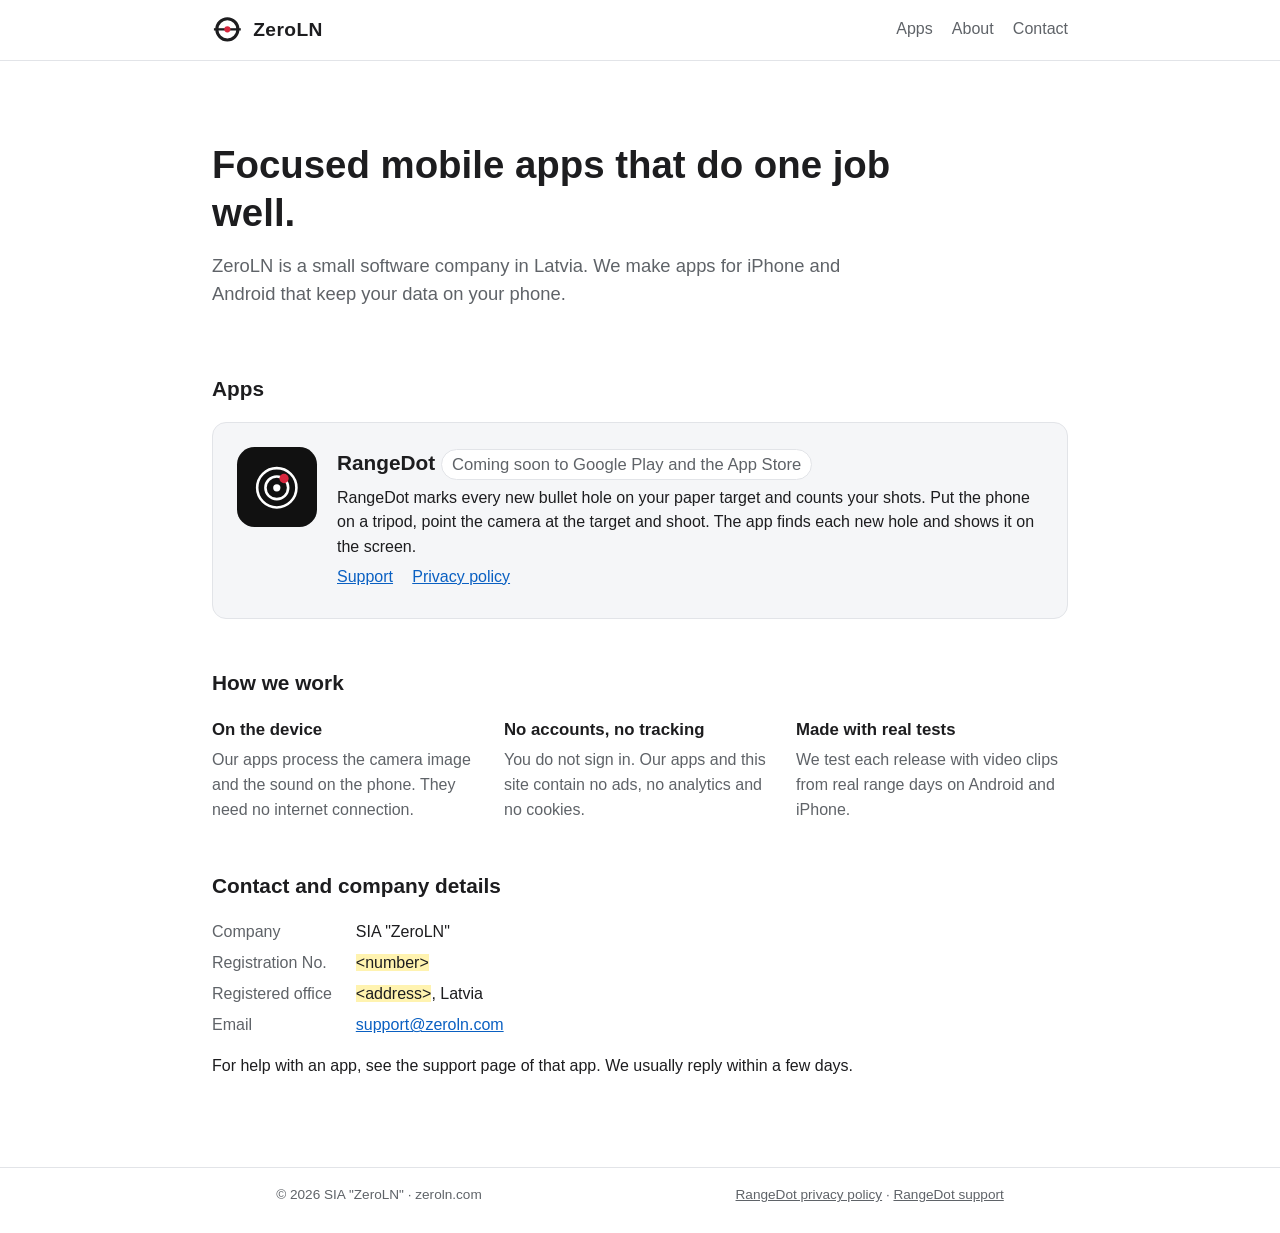
==== index.html @ 328e1bd7 "Add the ZeroLN website (W93) The company home page, the RangeDot privacy policy and support page, a " ====
<!doctype html>
<html lang="en">
<head>
<meta charset="utf-8">
<meta name="viewport" content="width=device-width, initial-scale=1">
<title>ZeroLN: focused mobile apps</title>
<meta name="description" content="ZeroLN makes RangeDot and other focused mobile apps for iPhone and Android.">
<link rel="icon" href="/favicon.svg" type="image/svg+xml">
<link rel="stylesheet" href="style.css">
</head>
<body>
<header class="site"><div class="wrap">
<a class="brand" href="./"><svg viewBox="0 0 32 32" aria-hidden="true"><circle cx="16" cy="16" r="11" fill="none" stroke="currentColor" stroke-width="3.2"/><line x1="2" y1="16" x2="30" y2="16" stroke="currentColor" stroke-width="2.4"/><circle cx="16" cy="16" r="3.2" fill="#d7263d"/></svg><span>ZeroLN</span></a>
<nav><a href="./#apps">Apps</a><a href="./#about">About</a><a href="./#contact">Contact</a></nav>
</div></header>
<main><div class="wrap">
<div class="hero">
<h1>Focused mobile apps that do one job well.</h1>
<p>ZeroLN is a small software company in Latvia. We make apps for iPhone and Android that keep your data on your
phone.</p>
</div>

<section id="apps">
<h2>Apps</h2>
<div class="card">
<div class="icon"><svg viewBox="0 0 48 48" width="62%" aria-hidden="true"><circle cx="24" cy="24" r="19" fill="none" stroke="#fff" stroke-width="2.5"/><circle cx="24" cy="24" r="11" fill="none" stroke="#fff" stroke-width="2.5"/><circle cx="24" cy="24" r="3.5" fill="#fff"/><circle cx="31" cy="15" r="4.5" fill="#d7263d"/></svg></div>
<div>
<h3>RangeDot <span class="tag">Coming soon to Google Play and the App Store</span></h3>
<p>RangeDot marks every new bullet hole on your paper target and counts your shots. Put the phone on a tripod,
point the camera at the target and shoot. The app finds each new hole and shows it on the screen.</p>
<p class="links"><a href="support/">Support</a><a href="privacy/">Privacy policy</a></p>
</div>
</div>
</section>

<section id="about">
<h2>How we work</h2>
<div class="grid">
<div><h3>On the device</h3><p>Our apps process the camera image and the sound on the phone. They need no internet
connection.</p></div>
<div><h3>No accounts, no tracking</h3><p>You do not sign in. Our apps and this site contain no ads, no analytics and
no cookies.</p></div>
<div><h3>Made with real tests</h3><p>We test each release with video clips from real range days on Android and
iPhone.</p></div>
</div>
</section>

<section id="contact">
<h2>Contact and company details</h2>
<dl class="facts">
<dt>Company</dt><dd>SIA &quot;ZeroLN&quot;</dd>
<dt>Registration No.</dt><dd><mark>&lt;number&gt;</mark></dd>
<dt>Registered office</dt><dd><mark>&lt;address&gt;</mark>, Latvia</dd>
<dt>Email</dt><dd><a href="mailto:support@zeroln.com">support@zeroln.com</a></dd>
</dl>
<p>For help with an app, see the support page of that app. We usually reply within a few days.</p>
</section>

</div></main>
<footer class="site"><div class="wrap">
<span>&copy; 2026 SIA &quot;ZeroLN&quot; &middot; zeroln.com</span>
<span><a href="privacy/">RangeDot privacy policy</a> &middot; <a href="support/">RangeDot support</a></span>
</div></footer>
</body>
</html>
---- style.css ----
*, *::before, *::after { box-sizing: border-box; }
:root { --fg: #1d1d1f; --muted: #5f6368; --bg: #fff; --panel: #f5f6f8; --line: #e2e4e8; --accent: #d7263d;
  --link: #0a60c2; }
body { font-family: -apple-system, "Segoe UI", Roboto, Helvetica, Arial, sans-serif; margin: 0; line-height: 1.55;
  color: var(--fg); background: var(--bg); }
.wrap { max-width: 56em; margin: 0 auto; padding: 0 1.25em; }
.doc { max-width: 42em; }
a { color: var(--link); }
code { background: var(--panel); padding: 0 0.25em; border-radius: 3px; }
mark { background: #fff3b0; color: inherit; }
header.site { border-bottom: 1px solid var(--line); }
header.site .wrap { display: flex; align-items: center; justify-content: space-between; flex-wrap: wrap;
  gap: 0.5em 1.5em; padding-top: 0.9em; padding-bottom: 0.9em; }
.brand { display: flex; align-items: center; gap: 0.55em; color: var(--fg); text-decoration: none; font-weight: 700;
  font-size: 1.2em; letter-spacing: 0.02em; }
.brand svg { width: 1.6em; height: 1.6em; }
nav a { margin-left: 1.2em; text-decoration: none; color: var(--muted); }
nav a:first-child { margin-left: 0; }
nav a:hover { color: var(--fg); }
main { padding: 1.5em 0 3em; }
h1 { font-size: 1.8em; line-height: 1.25; } h2 { font-size: 1.3em; margin-top: 1.8em; }
.hero { padding: 3.5em 0 2.5em; }
.hero h1 { font-size: 2.4em; margin: 0 0 0.4em; max-width: 18em; }
.hero p { font-size: 1.15em; color: var(--muted); max-width: 36em; margin: 0; }
section { padding: 1.5em 0; }
section > h2 { margin-top: 0; }
.card { display: grid; grid-template-columns: 5em 1fr; gap: 1.25em; padding: 1.5em; background: var(--panel);
  border: 1px solid var(--line); border-radius: 14px; }
.card .icon { width: 5em; height: 5em; border-radius: 22%; background: #111; display: flex; align-items: center;
  justify-content: center; }
.card h3 { margin: 0 0 0.25em; font-size: 1.3em; }
.card p { margin: 0.3em 0; }
.tag { display: inline-block; font-size: 0.8em; padding: 0.1em 0.6em; border-radius: 1em; background: var(--bg);
  border: 1px solid var(--line); color: var(--muted); font-weight: 400; vertical-align: middle; }
.links a { margin-right: 1.2em; }
.grid { display: grid; grid-template-columns: repeat(auto-fit, minmax(14em, 1fr)); gap: 1.25em; }
.grid h3 { font-size: 1.05em; margin: 0 0 0.3em; }
.grid p { margin: 0; color: var(--muted); }
dl.facts { display: grid; grid-template-columns: max-content 1fr; gap: 0.4em 1.5em; margin: 0; }
dl.facts dt { color: var(--muted); } dl.facts dd { margin: 0; }
footer.site { border-top: 1px solid var(--line); font-size: 0.85em; color: var(--muted); }
footer.site .wrap { padding-top: 1.2em; padding-bottom: 2em; display: flex; flex-wrap: wrap; gap: 0.5em 1.5em;
  justify-content: space-between; }
footer.site a { color: var(--muted); }
@media (max-width: 34em) { .hero h1 { font-size: 1.8em; } .card { grid-template-columns: 1fr; }
  .card h3 .tag { display: table; margin-top: 0.4em; }
  nav a { margin-left: 0.9em; } }
@media (prefers-color-scheme: dark) { :root { --fg: #e8e8ea; --muted: #a0a4ab; --bg: #111214; --panel: #1b1d21;
  --line: #2c2f35; --link: #6cb4ff; } mark { background: #5a4a00; } }
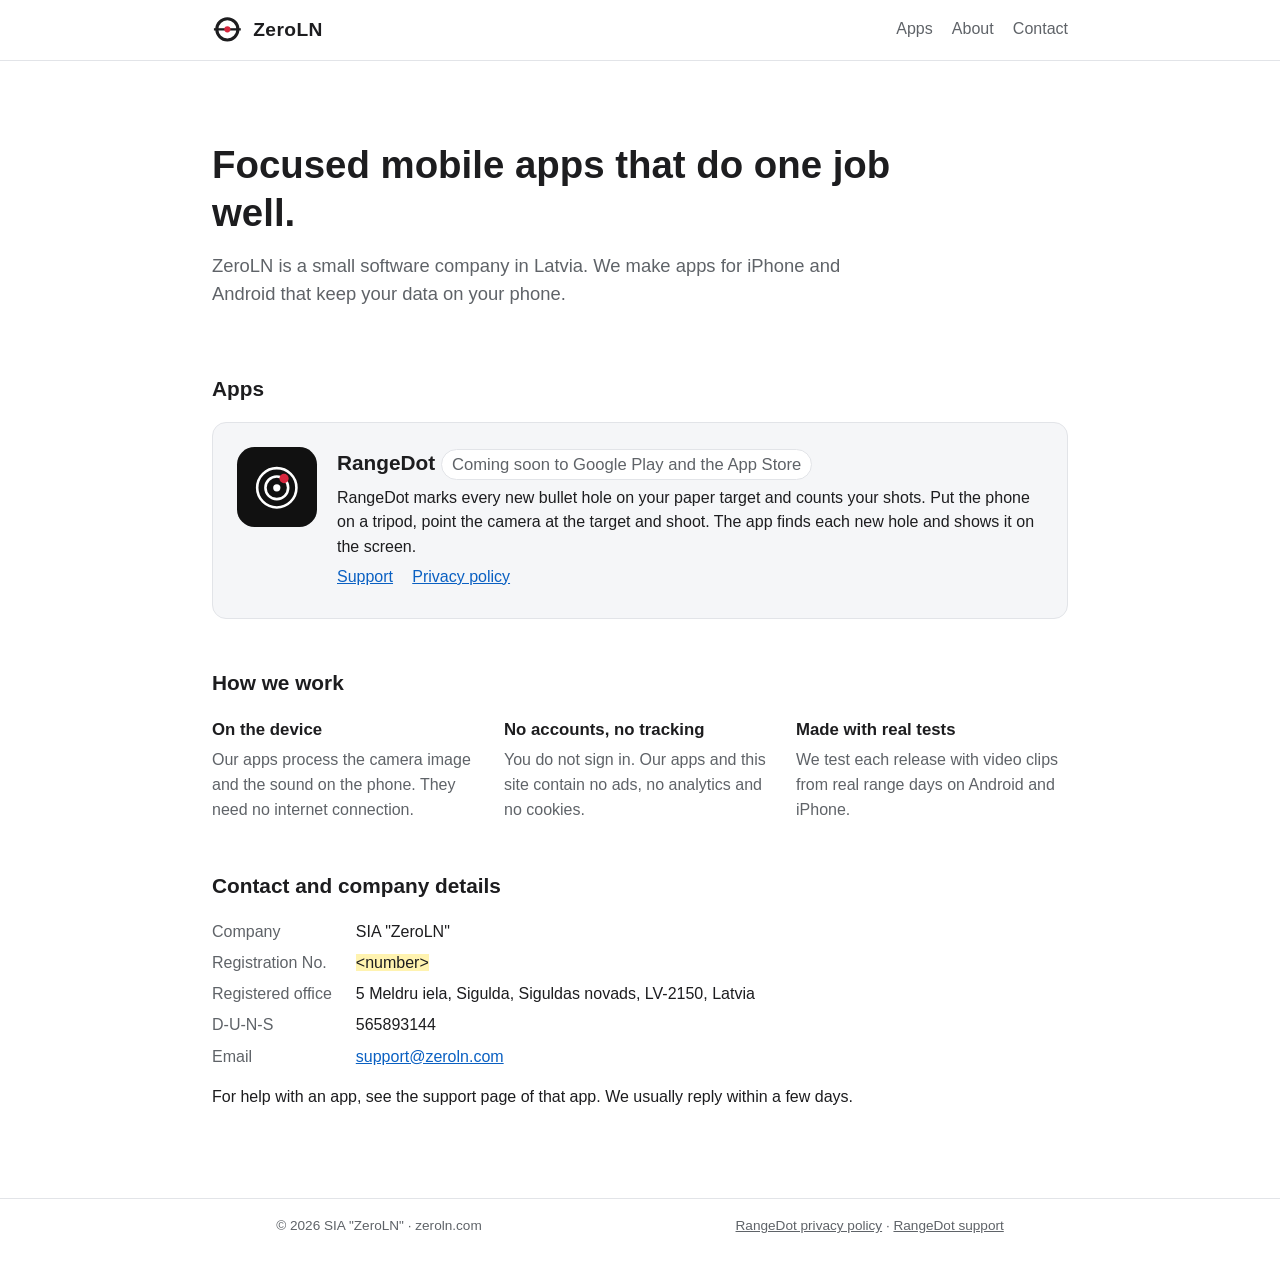
==== commit 8d2902ed: "Add the registered office and the D-U-N-S number Co-Authored-By: Claude Opus 5.5 <noreply@anthropic." ====
--- a/index.html
+++ b/index.html
@@ -50,7 +50,8 @@
 <dl class="facts">
 <dt>Company</dt><dd>SIA &quot;ZeroLN&quot;</dd>
 <dt>Registration No.</dt><dd><mark>&lt;number&gt;</mark></dd>
-<dt>Registered office</dt><dd><mark>&lt;address&gt;</mark>, Latvia</dd>
+<dt>Registered office</dt><dd>5 Meldru iela, Sigulda, Siguldas novads, LV-2150, Latvia</dd>
+<dt>D-U-N-S</dt><dd>565893144</dd>
 <dt>Email</dt><dd><a href="mailto:support@zeroln.com">support@zeroln.com</a></dd>
 </dl>
 <p>For help with an app, see the support page of that app. We usually reply within a few days.</p>
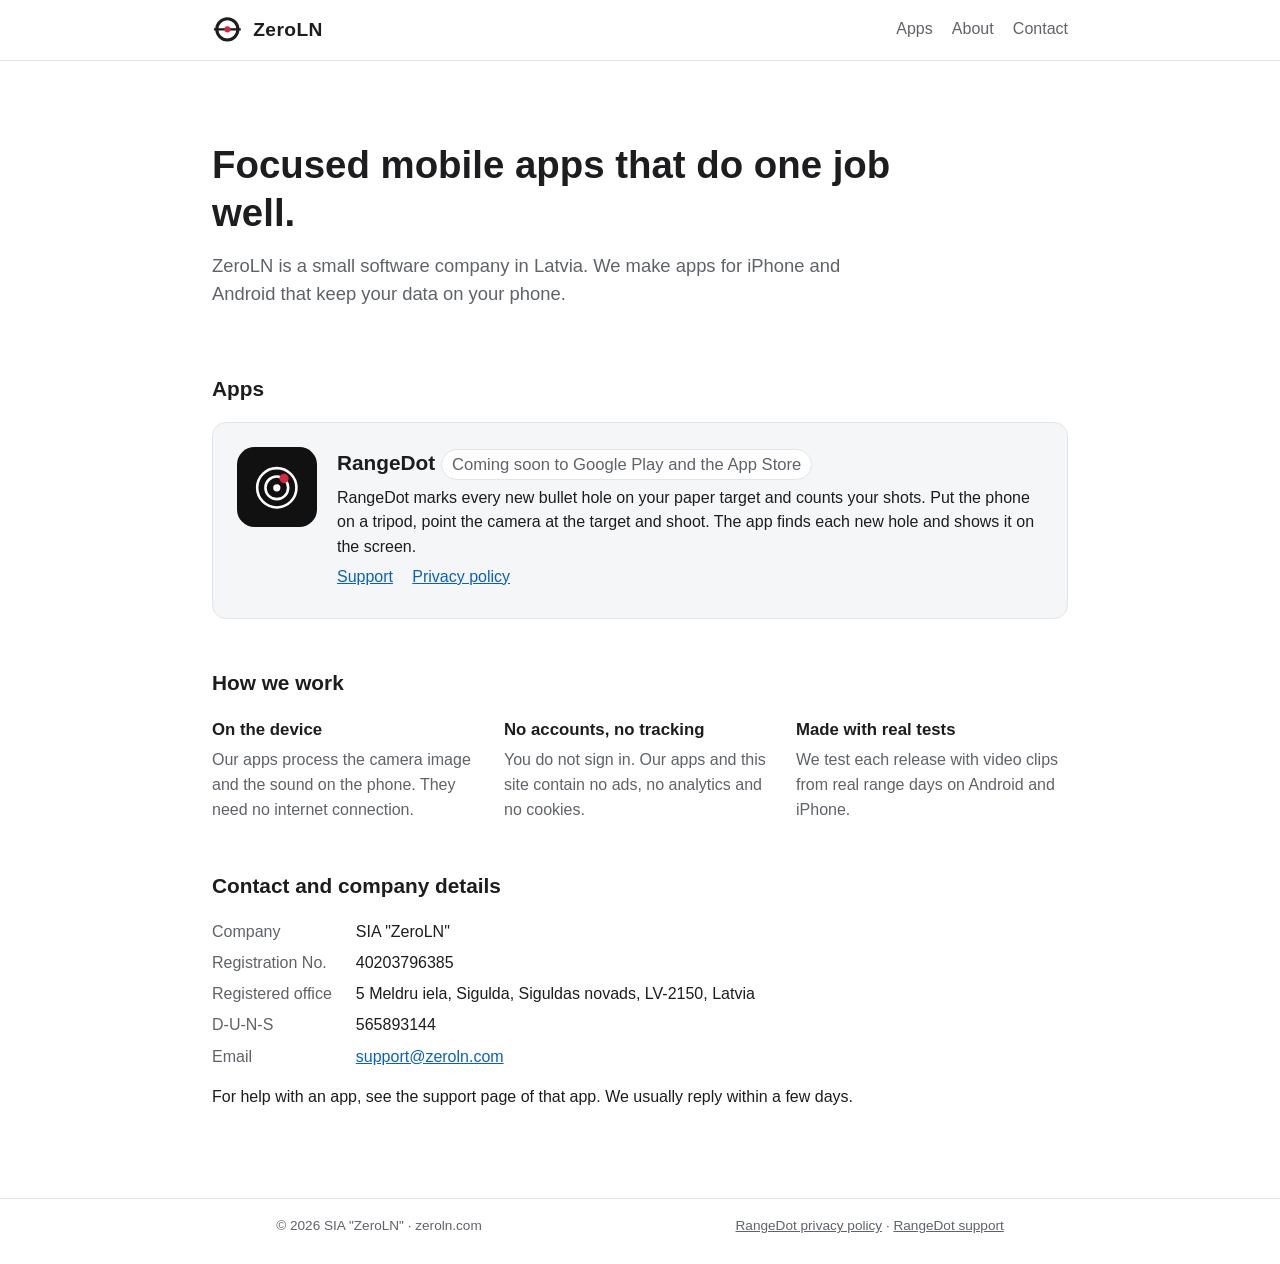
==== commit 985ed114: "Add the registration number Co-Authored-By: Claude Opus 5.5 <noreply@anthropic.com>" ====
--- a/index.html
+++ b/index.html
@@ -49,7 +49,7 @@
 <h2>Contact and company details</h2>
 <dl class="facts">
 <dt>Company</dt><dd>SIA &quot;ZeroLN&quot;</dd>
-<dt>Registration No.</dt><dd><mark>&lt;number&gt;</mark></dd>
+<dt>Registration No.</dt><dd>40203796385</dd>
 <dt>Registered office</dt><dd>5 Meldru iela, Sigulda, Siguldas novads, LV-2150, Latvia</dd>
 <dt>D-U-N-S</dt><dd>565893144</dd>
 <dt>Email</dt><dd><a href="mailto:support@zeroln.com">support@zeroln.com</a></dd>
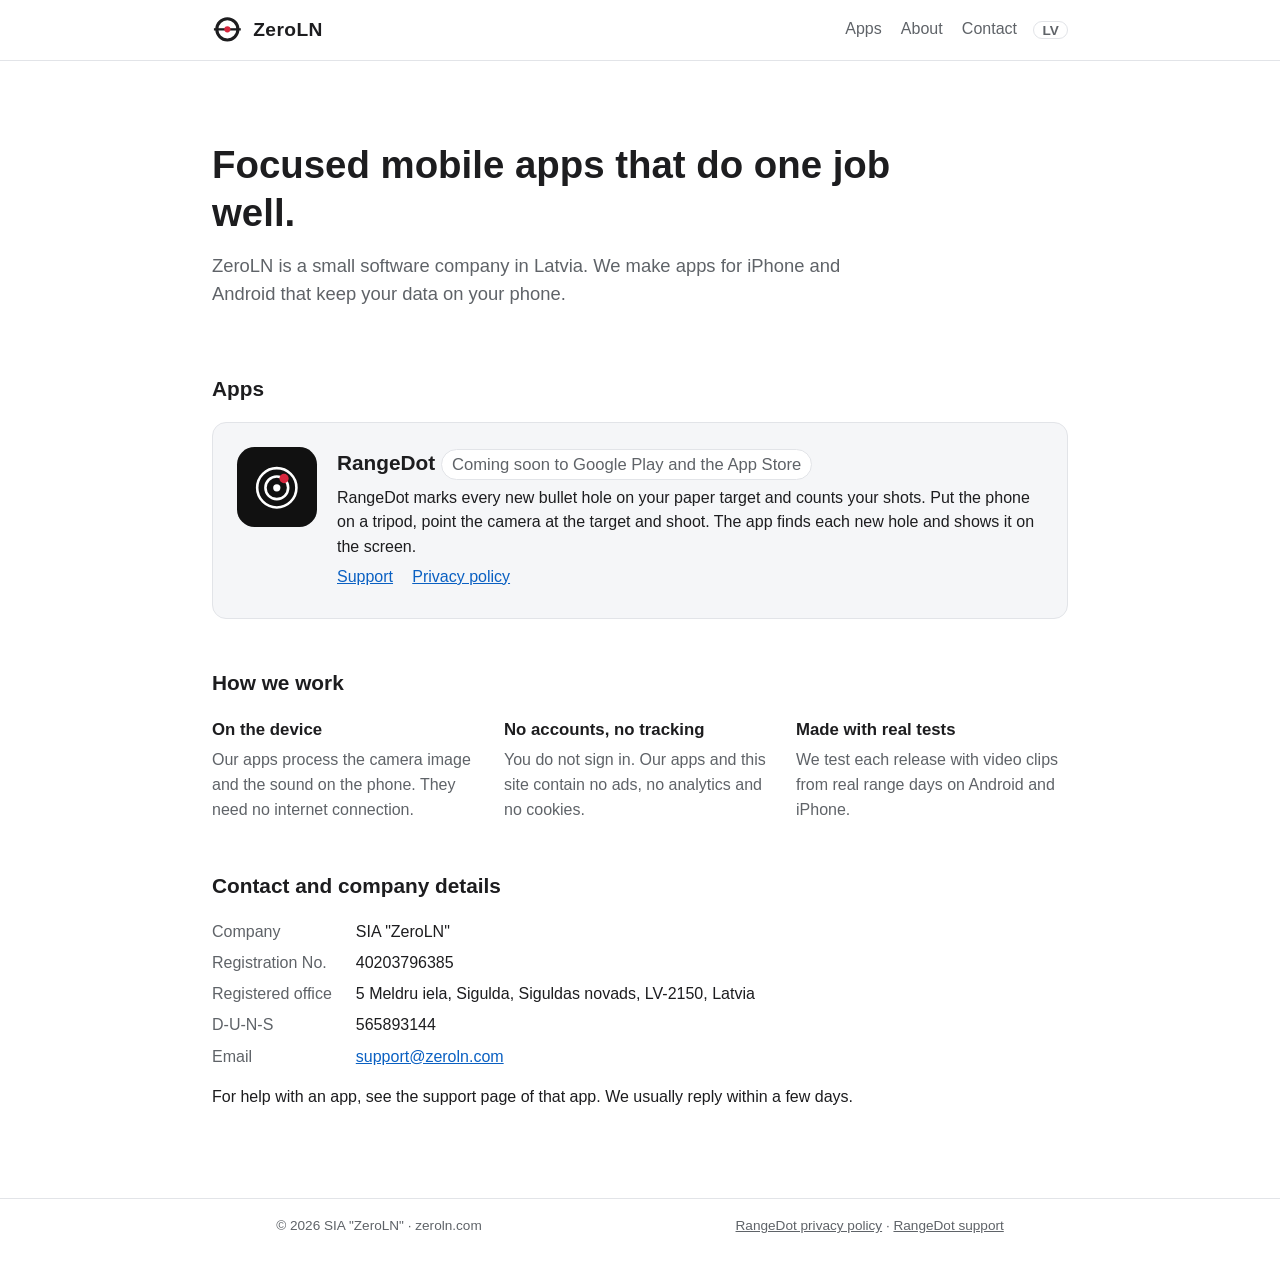
==== commit 9c5e3303: "Add the LV language link and the hreflang links (W94) Co-Authored-By: Claude Opus 5.5 <noreply@anthr" ====
--- a/index.html
+++ b/index.html
@@ -5,19 +5,20 @@
 <meta name="viewport" content="width=device-width, initial-scale=1">
 <title>ZeroLN: focused mobile apps</title>
 <meta name="description" content="ZeroLN makes RangeDot and other focused mobile apps for iPhone and Android.">
+<link rel="alternate" hreflang="en" href="https://zeroln.com/">
+<link rel="alternate" hreflang="lv" href="https://zeroln.lv/">
 <link rel="icon" href="/favicon.svg" type="image/svg+xml">
 <link rel="stylesheet" href="style.css">
 </head>
 <body>
 <header class="site"><div class="wrap">
 <a class="brand" href="./"><svg viewBox="0 0 32 32" aria-hidden="true"><circle cx="16" cy="16" r="11" fill="none" stroke="currentColor" stroke-width="3.2"/><line x1="2" y1="16" x2="30" y2="16" stroke="currentColor" stroke-width="2.4"/><circle cx="16" cy="16" r="3.2" fill="#d7263d"/></svg><span>ZeroLN</span></a>
-<nav><a href="./#apps">Apps</a><a href="./#about">About</a><a href="./#contact">Contact</a></nav>
+<nav><a href="./#apps">Apps</a><a href="./#about">About</a><a href="./#contact">Contact</a><a class="lang" href="https://zeroln.lv/" hreflang="lv" lang="lv" title="Latviski">LV</a></nav>
 </div></header>
 <main><div class="wrap">
 <div class="hero">
 <h1>Focused mobile apps that do one job well.</h1>
-<p>ZeroLN is a small software company in Latvia. We make apps for iPhone and Android that keep your data on your
-phone.</p>
+<p>ZeroLN is a small software company in Latvia. We make apps for iPhone and Android that keep your data on your phone.</p>
 </div>
 
 <section id="apps">
@@ -26,8 +27,7 @@
 <div class="icon"><svg viewBox="0 0 48 48" width="62%" aria-hidden="true"><circle cx="24" cy="24" r="19" fill="none" stroke="#fff" stroke-width="2.5"/><circle cx="24" cy="24" r="11" fill="none" stroke="#fff" stroke-width="2.5"/><circle cx="24" cy="24" r="3.5" fill="#fff"/><circle cx="31" cy="15" r="4.5" fill="#d7263d"/></svg></div>
 <div>
 <h3>RangeDot <span class="tag">Coming soon to Google Play and the App Store</span></h3>
-<p>RangeDot marks every new bullet hole on your paper target and counts your shots. Put the phone on a tripod,
-point the camera at the target and shoot. The app finds each new hole and shows it on the screen.</p>
+<p>RangeDot marks every new bullet hole on your paper target and counts your shots. Put the phone on a tripod, point the camera at the target and shoot. The app finds each new hole and shows it on the screen.</p>
 <p class="links"><a href="support/">Support</a><a href="privacy/">Privacy policy</a></p>
 </div>
 </div>
@@ -36,12 +36,9 @@
 <section id="about">
 <h2>How we work</h2>
 <div class="grid">
-<div><h3>On the device</h3><p>Our apps process the camera image and the sound on the phone. They need no internet
-connection.</p></div>
-<div><h3>No accounts, no tracking</h3><p>You do not sign in. Our apps and this site contain no ads, no analytics and
-no cookies.</p></div>
-<div><h3>Made with real tests</h3><p>We test each release with video clips from real range days on Android and
-iPhone.</p></div>
+<div><h3>On the device</h3><p>Our apps process the camera image and the sound on the phone. They need no internet connection.</p></div>
+<div><h3>No accounts, no tracking</h3><p>You do not sign in. Our apps and this site contain no ads, no analytics and no cookies.</p></div>
+<div><h3>Made with real tests</h3><p>We test each release with video clips from real range days on Android and iPhone.</p></div>
 </div>
 </section>
 
--- a/style.css
+++ b/style.css
@@ -17,6 +17,8 @@
 nav a { margin-left: 1.2em; text-decoration: none; color: var(--muted); }
 nav a:first-child { margin-left: 0; }
 nav a:hover { color: var(--fg); }
+nav a.lang { border: 1px solid var(--line); border-radius: 1em; padding: 0.05em 0.6em; font-size: 0.85em;
+  font-weight: 600; }
 main { padding: 1.5em 0 3em; }
 h1 { font-size: 1.8em; line-height: 1.25; } h2 { font-size: 1.3em; margin-top: 1.8em; }
 .hero { padding: 3.5em 0 2.5em; }
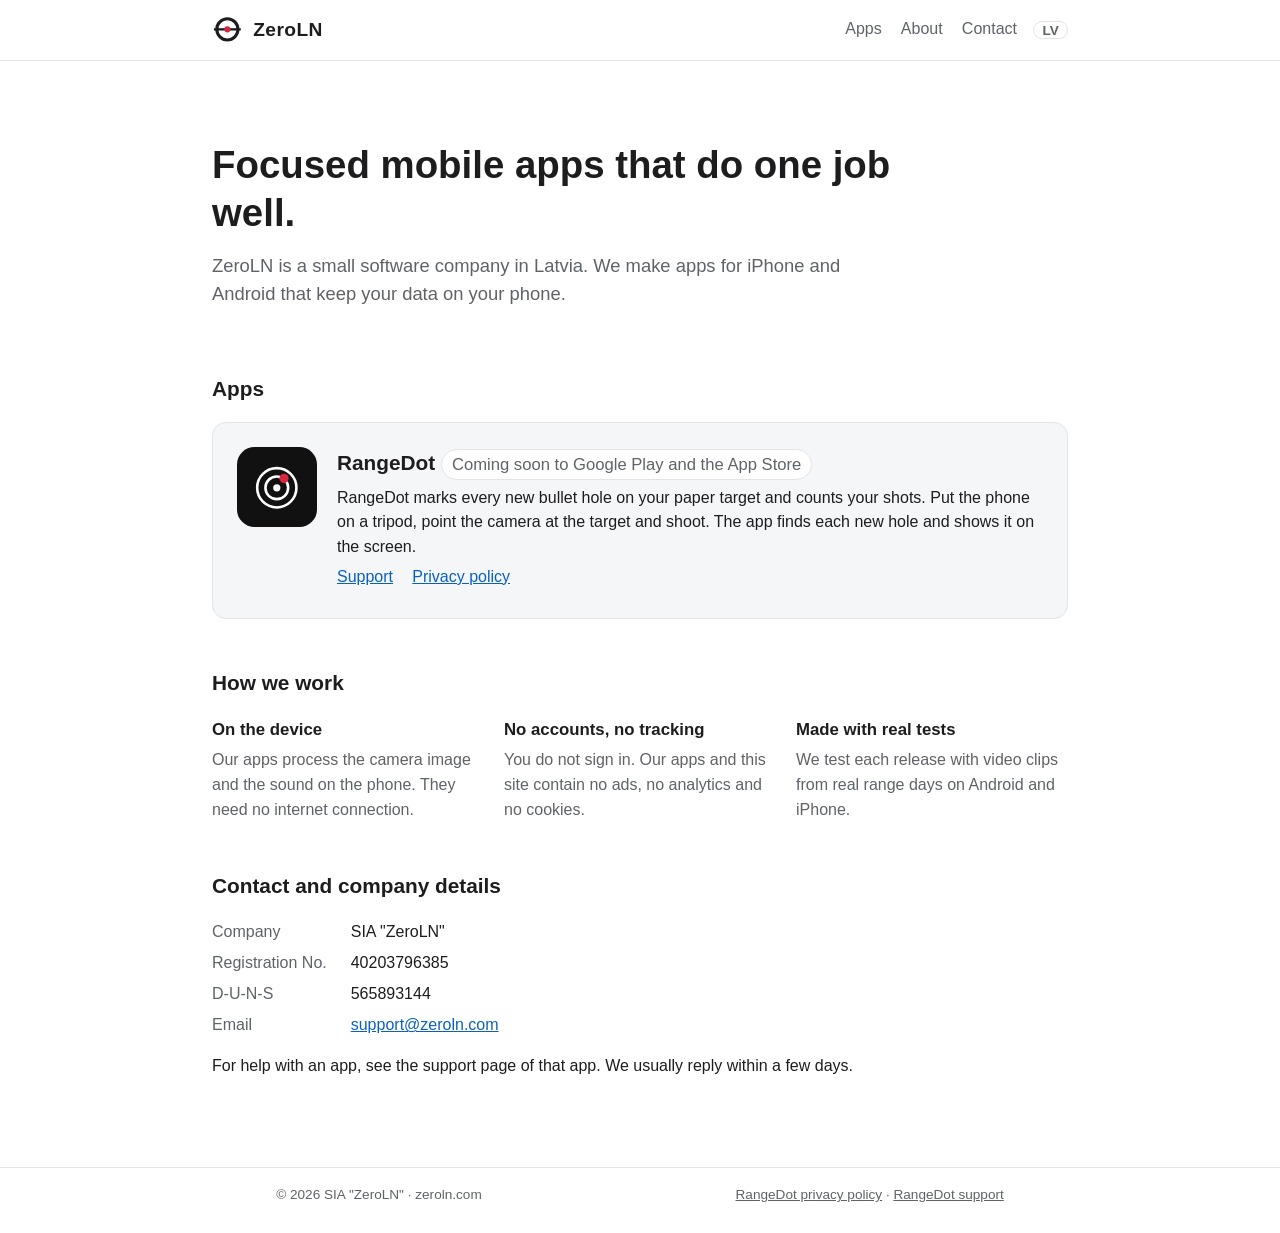
==== commit 0c2fc181: "Remove the registered office from the home page Co-Authored-By: Claude Opus 5.5 <noreply@anthropic.c" ====
--- a/index.html
+++ b/index.html
@@ -47,7 +47,6 @@
 <dl class="facts">
 <dt>Company</dt><dd>SIA &quot;ZeroLN&quot;</dd>
 <dt>Registration No.</dt><dd>40203796385</dd>
-<dt>Registered office</dt><dd>5 Meldru iela, Sigulda, Siguldas novads, LV-2150, Latvia</dd>
 <dt>D-U-N-S</dt><dd>565893144</dd>
 <dt>Email</dt><dd><a href="mailto:support@zeroln.com">support@zeroln.com</a></dd>
 </dl>
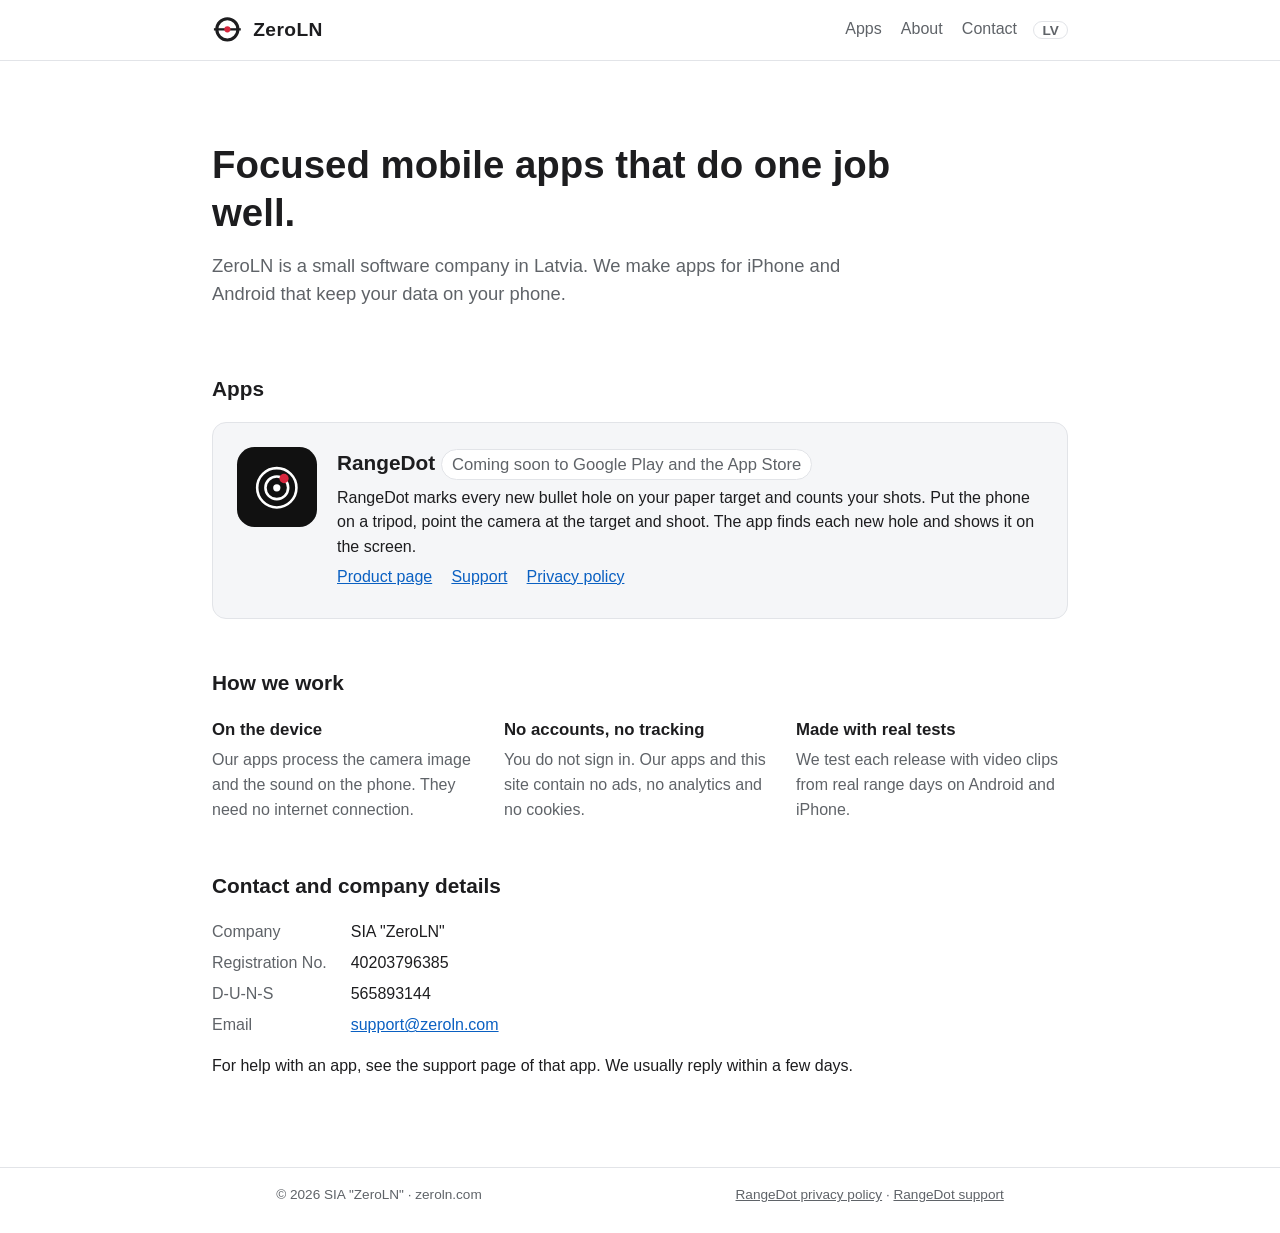
==== commit 78398ae3: "RangeDot pages move under /products/RangeDot/ (W104) RangeDot is a product of ZeroLN, so its privacy" ====
--- a/index.html
+++ b/index.html
@@ -26,9 +26,9 @@
 <div class="card">
 <div class="icon"><svg viewBox="0 0 48 48" width="62%" aria-hidden="true"><circle cx="24" cy="24" r="19" fill="none" stroke="#fff" stroke-width="2.5"/><circle cx="24" cy="24" r="11" fill="none" stroke="#fff" stroke-width="2.5"/><circle cx="24" cy="24" r="3.5" fill="#fff"/><circle cx="31" cy="15" r="4.5" fill="#d7263d"/></svg></div>
 <div>
-<h3>RangeDot <span class="tag">Coming soon to Google Play and the App Store</span></h3>
+<h3><a href="products/RangeDot/">RangeDot</a> <span class="tag">Coming soon to Google Play and the App Store</span></h3>
 <p>RangeDot marks every new bullet hole on your paper target and counts your shots. Put the phone on a tripod, point the camera at the target and shoot. The app finds each new hole and shows it on the screen.</p>
-<p class="links"><a href="support/">Support</a><a href="privacy/">Privacy policy</a></p>
+<p class="links"><a href="products/RangeDot/">Product page</a><a href="products/RangeDot/support/">Support</a><a href="products/RangeDot/privacy/">Privacy policy</a></p>
 </div>
 </div>
 </section>
@@ -56,7 +56,7 @@
 </div></main>
 <footer class="site"><div class="wrap">
 <span>&copy; 2026 SIA &quot;ZeroLN&quot; &middot; zeroln.com</span>
-<span><a href="privacy/">RangeDot privacy policy</a> &middot; <a href="support/">RangeDot support</a></span>
+<span><a href="products/RangeDot/privacy/">RangeDot privacy policy</a> &middot; <a href="products/RangeDot/support/">RangeDot support</a></span>
 </div></footer>
 </body>
 </html>
--- a/style.css
+++ b/style.css
@@ -31,6 +31,7 @@
 .card .icon { width: 5em; height: 5em; border-radius: 22%; background: #111; display: flex; align-items: center;
   justify-content: center; }
 .card h3 { margin: 0 0 0.25em; font-size: 1.3em; }
+.card h3 a { color: inherit; text-decoration: none; } .card h3 a:hover { text-decoration: underline; }
 .card p { margin: 0.3em 0; }
 .tag { display: inline-block; font-size: 0.8em; padding: 0.1em 0.6em; border-radius: 1em; background: var(--bg);
   border: 1px solid var(--line); color: var(--muted); font-weight: 400; vertical-align: middle; }
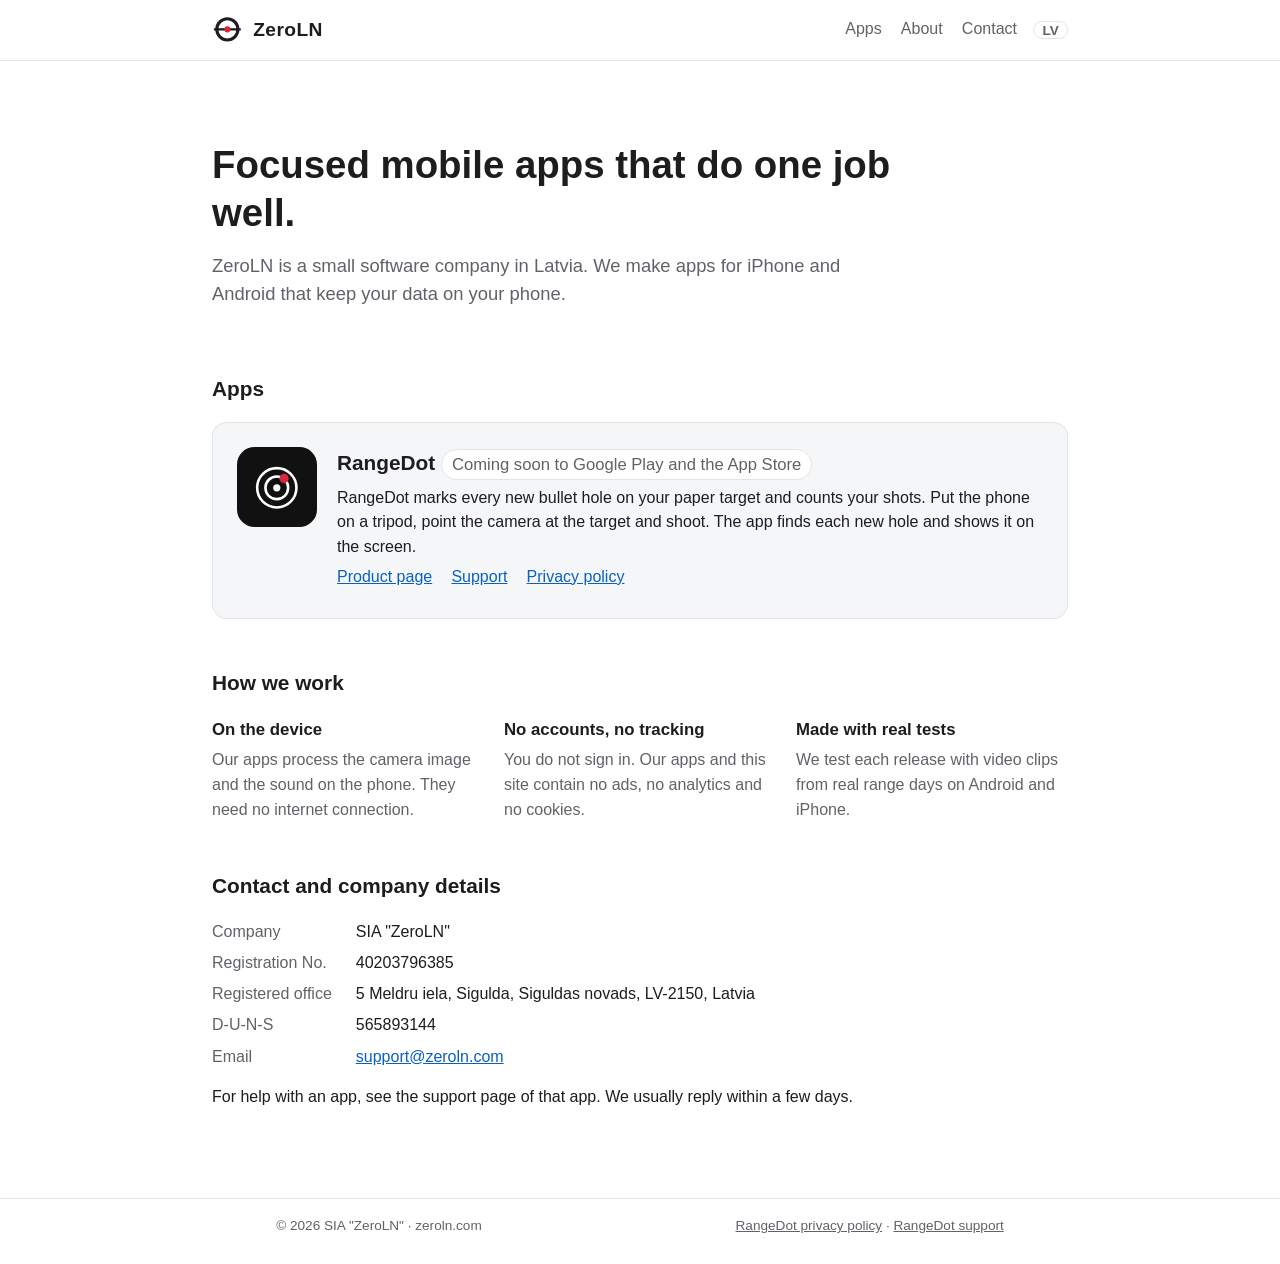
==== commit bbc71cd0: "Show the registered office on the home page again Komerclikums Art. 17(1)3 requires the legal addres" ====
--- a/index.html
+++ b/index.html
@@ -47,6 +47,7 @@
 <dl class="facts">
 <dt>Company</dt><dd>SIA &quot;ZeroLN&quot;</dd>
 <dt>Registration No.</dt><dd>40203796385</dd>
+<dt>Registered office</dt><dd>5 Meldru iela, Sigulda, Siguldas novads, LV-2150, Latvia</dd>
 <dt>D-U-N-S</dt><dd>565893144</dd>
 <dt>Email</dt><dd><a href="mailto:support@zeroln.com">support@zeroln.com</a></dd>
 </dl>
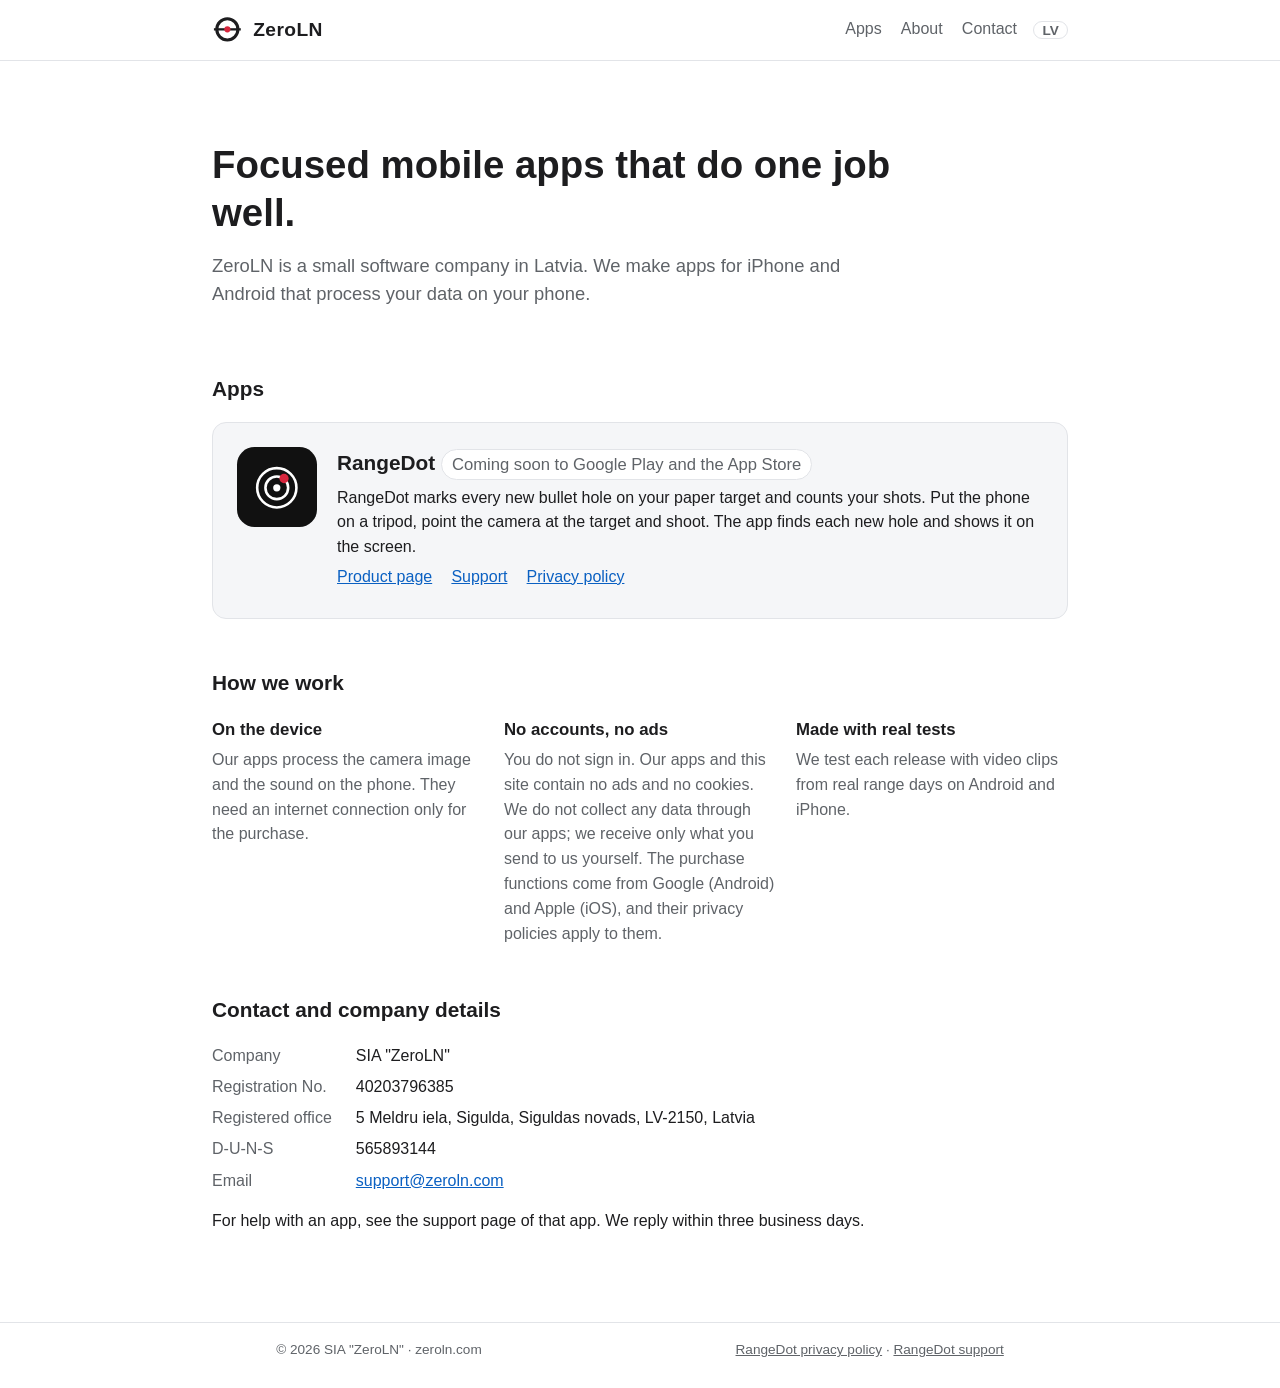
==== commit e07b8c09: "Privacy, support and home pages: ZeroLN collects no data; Google and Apple privacy policies for the " ====
--- a/index.html
+++ b/index.html
@@ -18,7 +18,7 @@
 <main><div class="wrap">
 <div class="hero">
 <h1>Focused mobile apps that do one job well.</h1>
-<p>ZeroLN is a small software company in Latvia. We make apps for iPhone and Android that keep your data on your phone.</p>
+<p>ZeroLN is a small software company in Latvia. We make apps for iPhone and Android that process your data on your phone.</p>
 </div>
 
 <section id="apps">
@@ -36,8 +36,8 @@
 <section id="about">
 <h2>How we work</h2>
 <div class="grid">
-<div><h3>On the device</h3><p>Our apps process the camera image and the sound on the phone. They need no internet connection.</p></div>
-<div><h3>No accounts, no tracking</h3><p>You do not sign in. Our apps and this site contain no ads, no analytics and no cookies.</p></div>
+<div><h3>On the device</h3><p>Our apps process the camera image and the sound on the phone. They need an internet connection only for the purchase.</p></div>
+<div><h3>No accounts, no ads</h3><p>You do not sign in. Our apps and this site contain no ads and no cookies. We do not collect any data through our apps; we receive only what you send to us yourself. The purchase functions come from Google (Android) and Apple (iOS), and their privacy policies apply to them.</p></div>
 <div><h3>Made with real tests</h3><p>We test each release with video clips from real range days on Android and iPhone.</p></div>
 </div>
 </section>
@@ -51,7 +51,7 @@
 <dt>D-U-N-S</dt><dd>565893144</dd>
 <dt>Email</dt><dd><a href="mailto:support@zeroln.com">support@zeroln.com</a></dd>
 </dl>
-<p>For help with an app, see the support page of that app. We usually reply within a few days.</p>
+<p>For help with an app, see the support page of that app. We reply within three business days.</p>
 </section>
 
 </div></main>
